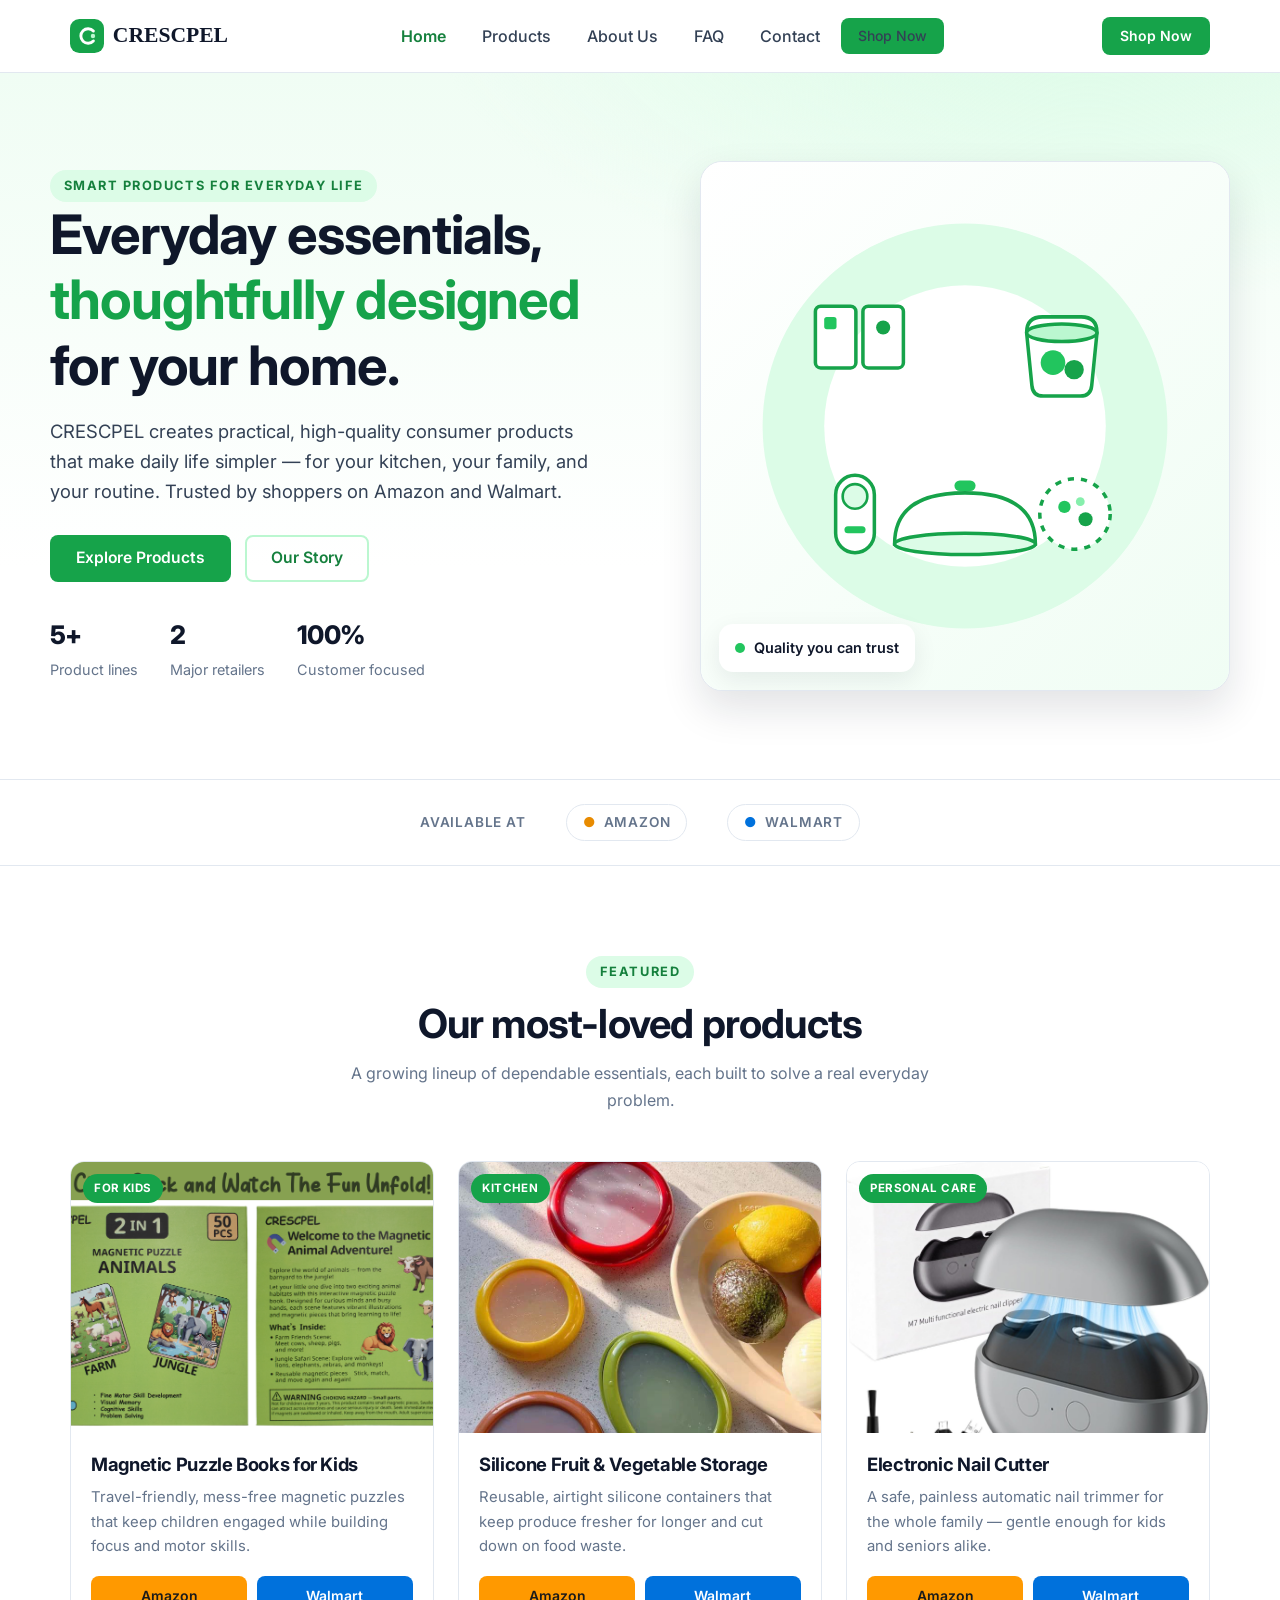
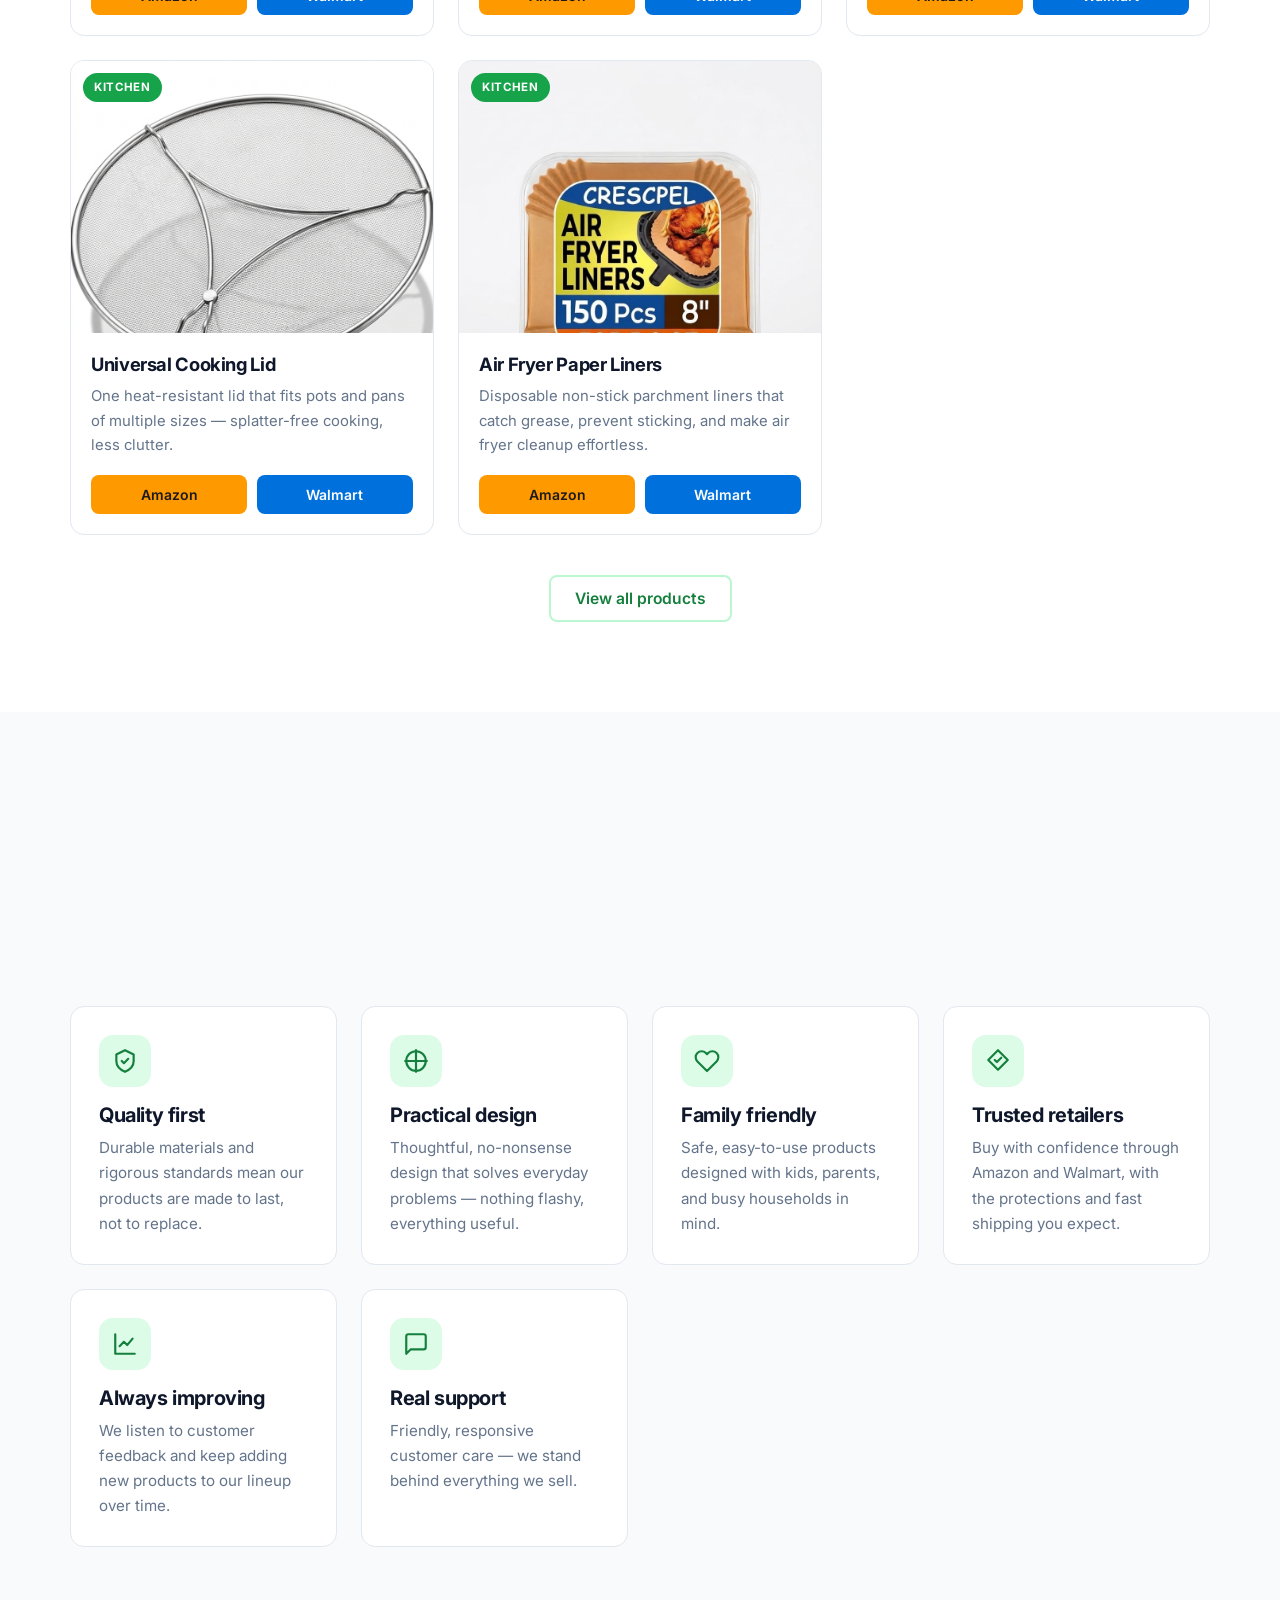
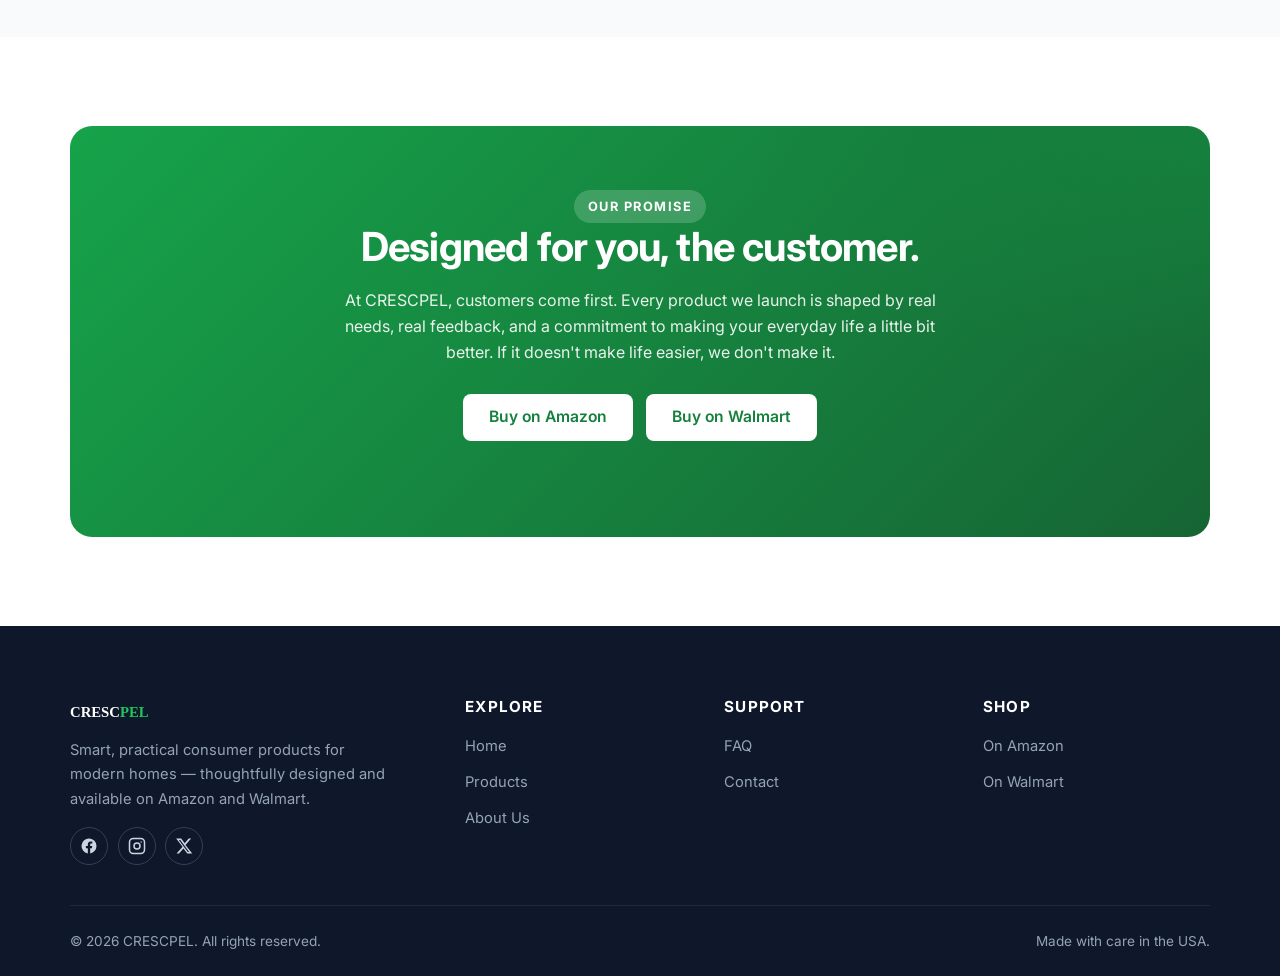
==== index.html @ f7218ed5 "Initial CRESCPEL website" ====
<!DOCTYPE html>
<html lang="en">
<head>
  <meta charset="UTF-8" />
  <meta name="viewport" content="width=device-width, initial-scale=1.0" />
  <title>CRESCPEL — Smart Everyday Products for Modern Homes</title>
  <meta name="description" content="CRESCPEL designs practical, high-quality consumer products for everyday life — from kids' magnetic puzzle books to kitchen essentials. Shop on Amazon and Walmart." />
  <meta name="keywords" content="CRESCPEL, home products, kitchen essentials, magnetic puzzle books, silicone food storage, air fryer paper, cooking lid, nail cutter" />
  <meta name="robots" content="index, follow" />
  <link rel="canonical" href="https://www.crescpel.com/" />

  <!-- Open Graph -->
  <meta property="og:type" content="website" />
  <meta property="og:title" content="CRESCPEL — Smart Everyday Products for Modern Homes" />
  <meta property="og:description" content="Practical, high-quality consumer products for everyday life. Shop on Amazon and Walmart." />
  <meta property="og:url" content="https://www.crescpel.com/" />
  <meta property="og:image" content="https://www.crescpel.com/assets/images/hero.svg" />
  <meta name="twitter:card" content="summary_large_image" />

  <link rel="icon" type="image/svg+xml" href="assets/favicon.svg" />
  <link rel="preconnect" href="https://fonts.googleapis.com" />
  <link rel="preconnect" href="https://fonts.gstatic.com" crossorigin />
  <link href="https://fonts.googleapis.com/css2?family=Inter:wght@400;500;600;700;800&display=swap" rel="stylesheet" />
  <link rel="stylesheet" href="css/style.css" />

  <script type="application/ld+json">
  {
    "@context": "https://schema.org",
    "@type": "Organization",
    "name": "CRESCPEL",
    "url": "https://www.crescpel.com/",
    "logo": "https://www.crescpel.com/assets/logo.svg",
    "description": "CRESCPEL is a US consumer products brand offering practical, high-quality everyday products sold through Amazon and Walmart.",
    "sameAs": []
  }
  </script>
</head>
<body>
  <!-- ============ HEADER ============ -->
  <header class="site-header">
    <div class="container nav">
      <a href="index.html" class="brand" aria-label="CRESCPEL home">
        <img src="assets/logo.svg" alt="" width="34" height="34" />
        CRESC<span>PEL</span>
      </a>
      <nav aria-label="Primary">
        <ul class="nav-links" id="nav-links">
          <li><a href="index.html" class="active">Home</a></li>
          <li><a href="products.html">Products</a></li>
          <li><a href="about.html">About Us</a></li>
          <li><a href="faq.html">FAQ</a></li>
          <li><a href="contact.html">Contact</a></li>
          <li><a href="products.html" class="btn btn--primary btn--sm">Shop Now</a></li>
        </ul>
      </nav>
      <div class="nav-cta">
        <a href="products.html" class="btn btn--primary btn--sm">Shop Now</a>
        <button class="nav-toggle" id="nav-toggle" aria-label="Toggle menu" aria-controls="nav-links" aria-expanded="false">
          <span></span><span></span><span></span>
        </button>
      </div>
    </div>
  </header>

  <main>
    <!-- ============ HERO ============ -->
    <section class="hero">
      <div class="container hero-grid">
        <div class="hero-copy">
          <span class="eyebrow">Smart products for everyday life</span>
          <h1>Everyday essentials, <em>thoughtfully designed</em> for your home.</h1>
          <p class="hero-lead">CRESCPEL creates practical, high-quality consumer products that make daily life simpler — for your kitchen, your family, and your routine. Trusted by shoppers on Amazon and Walmart.</p>
          <div class="hero-actions">
            <a href="products.html" class="btn btn--primary">Explore Products</a>
            <a href="about.html" class="btn btn--ghost">Our Story</a>
          </div>
          <div class="hero-trust">
            <div><strong>5+</strong><span>Product lines</span></div>
            <div><strong>2</strong><span>Major retailers</span></div>
            <div><strong>100%</strong><span>Customer focused</span></div>
          </div>
        </div>
        <div class="hero-visual">
          <img src="assets/images/hero.svg" alt="A collection of CRESCPEL everyday home products" width="600" height="600" />
          <div class="hero-badge"><span class="dot"></span> Quality you can trust</div>
        </div>
      </div>
    </section>

    <!-- ============ RETAILER STRIP ============ -->
    <section class="retailers">
      <div class="container retailers-inner">
        <span>Available at</span>
        <span class="retailer-pill"><span class="badge-amazon">●</span> Amazon</span>
        <span class="retailer-pill"><span class="badge-walmart">●</span> Walmart</span>
      </div>
    </section>

    <!-- ============ FEATURED PRODUCTS ============ -->
    <section class="section">
      <div class="container">
        <div class="section-head reveal">
          <span class="eyebrow">Featured</span>
          <h2>Our most-loved products</h2>
          <p>A growing lineup of dependable essentials, each built to solve a real everyday problem.</p>
        </div>

        <div class="product-grid">
          <!-- Card 1 -->
          <article class="product-card reveal">
            <div class="product-media">
              <span class="product-tag">For Kids</span>
              <img src="assets/images/MagneticPuzzleBook/1.png" alt="Magnetic Puzzle Books for Kids" width="600" height="450" loading="lazy" />
            </div>
            <div class="product-body">
              <h3>Magnetic Puzzle Books for Kids</h3>
              <p>Travel-friendly, mess-free magnetic puzzles that keep children engaged while building focus and motor skills.</p>
              <div class="buy-group">
                <a href="https://www.amazon.com/s?k=CRESCPEL" target="_blank" rel="noopener" class="btn btn--amazon btn--sm">Amazon</a>
                <a href="https://www.walmart.com/search?q=CRESCPEL" target="_blank" rel="noopener" class="btn btn--walmart btn--sm">Walmart</a>
              </div>
            </div>
          </article>

          <!-- Card 2 -->
          <article class="product-card reveal">
            <div class="product-media">
              <span class="product-tag">Kitchen</span>
              <img src="assets/images/Siliconstorage/1.jpg" alt="Silicone Fruit and Vegetable Storage" width="600" height="450" loading="lazy" />
            </div>
            <div class="product-body">
              <h3>Silicone Fruit &amp; Vegetable Storage</h3>
              <p>Reusable, airtight silicone containers that keep produce fresher for longer and cut down on food waste.</p>
              <div class="buy-group">
                <a href="https://www.amazon.com/s?k=CRESCPEL" target="_blank" rel="noopener" class="btn btn--amazon btn--sm">Amazon</a>
                <a href="https://www.walmart.com/search?q=CRESCPEL" target="_blank" rel="noopener" class="btn btn--walmart btn--sm">Walmart</a>
              </div>
            </div>
          </article>

          <!-- Card 3 -->
          <article class="product-card reveal">
            <div class="product-media">
              <span class="product-tag">Personal Care</span>
              <img src="assets/images/NailCutter/1.jpg" alt="Electronic Nail Cutter" width="600" height="450" loading="lazy" />
            </div>
            <div class="product-body">
              <h3>Electronic Nail Cutter</h3>
              <p>A safe, painless automatic nail trimmer for the whole family — gentle enough for kids and seniors alike.</p>
              <div class="buy-group">
                <a href="https://www.amazon.com/s?k=CRESCPEL" target="_blank" rel="noopener" class="btn btn--amazon btn--sm">Amazon</a>
                <a href="https://www.walmart.com/search?q=CRESCPEL" target="_blank" rel="noopener" class="btn btn--walmart btn--sm">Walmart</a>
              </div>
            </div>
          </article>

          <!-- Card 4 -->
          <article class="product-card reveal">
            <div class="product-media">
              <span class="product-tag">Kitchen</span>
              <img src="assets/images/CookingLid/1780551880490.png" alt="Universal Cooking Lid" width="600" height="450" loading="lazy" />
            </div>
            <div class="product-body">
              <h3>Universal Cooking Lid</h3>
              <p>One heat-resistant lid that fits pots and pans of multiple sizes — splatter-free cooking, less clutter.</p>
              <div class="buy-group">
                <a href="https://www.amazon.com/s?k=CRESCPEL" target="_blank" rel="noopener" class="btn btn--amazon btn--sm">Amazon</a>
                <a href="https://www.walmart.com/search?q=CRESCPEL" target="_blank" rel="noopener" class="btn btn--walmart btn--sm">Walmart</a>
              </div>
            </div>
          </article>

          <!-- Card 5 -->
          <article class="product-card reveal">
            <div class="product-media">
              <span class="product-tag">Kitchen</span>
              <img src="assets/images/AirFryer/airfryer-1.jpeg" alt="Air Fryer Paper Liners" width="600" height="450" loading="lazy" />
            </div>
            <div class="product-body">
              <h3>Air Fryer Paper Liners</h3>
              <p>Disposable non-stick parchment liners that catch grease, prevent sticking, and make air fryer cleanup effortless.</p>
              <div class="buy-group">
                <a href="https://www.amazon.com/s?k=CRESCPEL" target="_blank" rel="noopener" class="btn btn--amazon btn--sm">Amazon</a>
                <a href="https://www.walmart.com/search?q=CRESCPEL" target="_blank" rel="noopener" class="btn btn--walmart btn--sm">Walmart</a>
              </div>
            </div>
          </article>
        </div>

        <div class="text-center" style="margin-top:2.5rem;">
          <a href="products.html" class="btn btn--ghost">View all products</a>
        </div>
      </div>
    </section>

    <!-- ============ WHY CHOOSE CRESCPEL ============ -->
    <section class="section section--surface">
      <div class="container">
        <div class="section-head reveal">
          <span class="eyebrow">Why CRESCPEL</span>
          <h2>Built around real life</h2>
          <p>Every product starts with a simple question: how can we make this part of your day easier?</p>
        </div>

        <div class="feature-grid">
          <div class="feature-card reveal">
            <div class="feature-icon" aria-hidden="true">
              <svg viewBox="0 0 24 24" fill="none" stroke="currentColor" stroke-width="2" stroke-linecap="round" stroke-linejoin="round"><path d="M12 2 4 6v6c0 5 3.5 8 8 10 4.5-2 8-5 8-10V6l-8-4Z"/><path d="m9 12 2 2 4-4"/></svg>
            </div>
            <h3>Quality first</h3>
            <p>Durable materials and rigorous standards mean our products are made to last, not to replace.</p>
          </div>
          <div class="feature-card reveal">
            <div class="feature-icon" aria-hidden="true">
              <svg viewBox="0 0 24 24" fill="none" stroke="currentColor" stroke-width="2" stroke-linecap="round" stroke-linejoin="round"><path d="M12 2v20M2 12h20"/><circle cx="12" cy="12" r="9"/></svg>
            </div>
            <h3>Practical design</h3>
            <p>Thoughtful, no-nonsense design that solves everyday problems — nothing flashy, everything useful.</p>
          </div>
          <div class="feature-card reveal">
            <div class="feature-icon" aria-hidden="true">
              <svg viewBox="0 0 24 24" fill="none" stroke="currentColor" stroke-width="2" stroke-linecap="round" stroke-linejoin="round"><path d="M20.84 4.61a5.5 5.5 0 0 0-7.78 0L12 5.67l-1.06-1.06a5.5 5.5 0 0 0-7.78 7.78L12 21.23l8.84-8.84a5.5 5.5 0 0 0 0-7.78Z"/></svg>
            </div>
            <h3>Family friendly</h3>
            <p>Safe, easy-to-use products designed with kids, parents, and busy households in mind.</p>
          </div>
          <div class="feature-card reveal">
            <div class="feature-icon" aria-hidden="true">
              <svg viewBox="0 0 24 24" fill="none" stroke="currentColor" stroke-width="2" stroke-linecap="round" stroke-linejoin="round"><path d="m21 11-9 9-9-9 9-9 9 9Z"/><path d="m9 11 2 2 4-4"/></svg>
            </div>
            <h3>Trusted retailers</h3>
            <p>Buy with confidence through Amazon and Walmart, with the protections and fast shipping you expect.</p>
          </div>
          <div class="feature-card reveal">
            <div class="feature-icon" aria-hidden="true">
              <svg viewBox="0 0 24 24" fill="none" stroke="currentColor" stroke-width="2" stroke-linecap="round" stroke-linejoin="round"><path d="M3 3v18h18"/><path d="m7 14 4-4 3 3 5-6"/></svg>
            </div>
            <h3>Always improving</h3>
            <p>We listen to customer feedback and keep adding new products to our lineup over time.</p>
          </div>
          <div class="feature-card reveal">
            <div class="feature-icon" aria-hidden="true">
              <svg viewBox="0 0 24 24" fill="none" stroke="currentColor" stroke-width="2" stroke-linecap="round" stroke-linejoin="round"><path d="M21 15a2 2 0 0 1-2 2H7l-4 4V5a2 2 0 0 1 2-2h14a2 2 0 0 1 2 2Z"/></svg>
            </div>
            <h3>Real support</h3>
            <p>Friendly, responsive customer care — we stand behind everything we sell.</p>
          </div>
        </div>
      </div>
    </section>

    <!-- ============ CUSTOMER-FOCUSED MESSAGE ============ -->
    <section class="section">
      <div class="container">
        <div class="cta-banner reveal">
          <span class="eyebrow" style="background:rgba(255,255,255,0.18);color:#fff;">Our promise</span>
          <h2>Designed for you, the customer.</h2>
          <p>At CRESCPEL, customers come first. Every product we launch is shaped by real needs, real feedback, and a commitment to making your everyday life a little bit better. If it doesn't make life easier, we don't make it.</p>
          <div class="hero-actions">
            <a href="https://www.amazon.com/s?k=CRESCPEL" target="_blank" rel="noopener" class="btn btn--light">Buy on Amazon</a>
            <a href="https://www.walmart.com/search?q=CRESCPEL" target="_blank" rel="noopener" class="btn btn--light">Buy on Walmart</a>
          </div>
        </div>
      </div>
    </section>
  </main>

  <!-- ============ FOOTER ============ -->
  <footer class="site-footer">
    <div class="container">
      <div class="footer-grid">
        <div class="footer-brand">
          <a href="index.html" class="brand">CRESC<span>PEL</span></a>
          <p>Smart, practical consumer products for modern homes — thoughtfully designed and available on Amazon and Walmart.</p>
          <div class="footer-social">
            <a href="#" aria-label="Facebook"><svg viewBox="0 0 24 24" fill="currentColor"><path d="M22 12a10 10 0 1 0-11.56 9.88v-6.99H7.9V12h2.54V9.8c0-2.5 1.49-3.89 3.78-3.89 1.09 0 2.24.2 2.24.2v2.46h-1.26c-1.24 0-1.63.77-1.63 1.56V12h2.78l-.44 2.89h-2.34v6.99A10 10 0 0 0 22 12Z"/></svg></a>
            <a href="#" aria-label="Instagram"><svg viewBox="0 0 24 24" fill="none" stroke="currentColor" stroke-width="2"><rect x="2" y="2" width="20" height="20" rx="5"/><circle cx="12" cy="12" r="4"/><circle cx="17.5" cy="6.5" r="1" fill="currentColor" stroke="none"/></svg></a>
            <a href="#" aria-label="X"><svg viewBox="0 0 24 24" fill="currentColor"><path d="M18.244 2H21.5l-7.5 8.57L23 22h-6.594l-5.165-6.75L5.34 22H2.08l8.02-9.166L1.5 2h6.75l4.67 6.17L18.244 2Zm-1.16 18h1.83L7.01 3.9H5.05L17.084 20Z"/></svg></a>
          </div>
        </div>
        <div>
          <h4>Explore</h4>
          <ul>
            <li><a href="index.html">Home</a></li>
            <li><a href="products.html">Products</a></li>
            <li><a href="about.html">About Us</a></li>
          </ul>
        </div>
        <div>
          <h4>Support</h4>
          <ul>
            <li><a href="faq.html">FAQ</a></li>
            <li><a href="contact.html">Contact</a></li>
          </ul>
        </div>
        <div>
          <h4>Shop</h4>
          <ul>
            <li><a href="https://www.amazon.com/s?k=CRESCPEL" target="_blank" rel="noopener">On Amazon</a></li>
            <li><a href="https://www.walmart.com/search?q=CRESCPEL" target="_blank" rel="noopener">On Walmart</a></li>
          </ul>
        </div>
      </div>
      <div class="footer-bottom">
        <span>&copy; <span id="year">2026</span> CRESCPEL. All rights reserved.</span>
        <span>Made with care in the USA.</span>
      </div>
    </div>
  </footer>

  <script src="js/main.js"></script>
</body>
</html>
---- css/style.css ----
/* ============================================================
   CRESCPEL — Global Stylesheet
   Design system: white background, green accent, clean type.
   ============================================================ */

/* ---------- Design Tokens ---------- */
:root {
  /* Brand colors */
  --green-50:  #f0fdf4;
  --green-100: #dcfce7;
  --green-200: #bbf7d0;
  --green-500: #22c55e;
  --green-600: #16a34a;   /* primary accent */
  --green-700: #15803d;   /* hover / dark accent */
  --green-800: #166534;

  /* Neutrals */
  --white:   #ffffff;
  --ink:     #0f172a;     /* headings */
  --body:    #334155;     /* body text */
  --muted:   #64748b;     /* secondary text */
  --line:    #e2e8f0;     /* borders */
  --surface: #f8fafc;     /* subtle section bg */

  /* Brand partners */
  --amazon:  #ff9900;
  --amazon-dark: #e88b00;
  --walmart: #0071dc;
  --walmart-dark: #005cb8;

  /* Type */
  --font-sans: 'Inter', system-ui, -apple-system, 'Segoe UI', Roboto, Helvetica, Arial, sans-serif;

  /* Spacing & shape */
  --container: 1180px;
  --radius-sm: 8px;
  --radius:    14px;
  --radius-lg: 22px;
  --shadow-sm: 0 1px 2px rgba(15, 23, 42, 0.06);
  --shadow:    0 8px 24px rgba(15, 23, 42, 0.08);
  --shadow-lg: 0 18px 40px rgba(15, 23, 42, 0.12);

  --transition: 0.2s ease;
}

/* ---------- Reset ---------- */
*,
*::before,
*::after { box-sizing: border-box; }

* { margin: 0; }

html { scroll-behavior: smooth; -webkit-text-size-adjust: 100%; }

body {
  font-family: var(--font-sans);
  color: var(--body);
  background: var(--white);
  line-height: 1.65;
  font-size: 1rem;
  -webkit-font-smoothing: antialiased;
  text-rendering: optimizeLegibility;
}

img { max-width: 100%; display: block; }

a { color: inherit; text-decoration: none; }

ul { list-style: none; padding: 0; }

h1, h2, h3, h4 {
  color: var(--ink);
  line-height: 1.2;
  font-weight: 700;
  letter-spacing: -0.02em;
}

h1 { font-size: clamp(2.1rem, 5vw, 3.4rem); }
h2 { font-size: clamp(1.7rem, 3.5vw, 2.5rem); }
h3 { font-size: 1.25rem; }

p { color: var(--body); }

:focus-visible {
  outline: 3px solid var(--green-500);
  outline-offset: 2px;
  border-radius: 4px;
}

/* ---------- Layout helpers ---------- */
.container {
  width: 100%;
  max-width: var(--container);
  margin-inline: auto;
  padding-inline: 1.25rem;
}

.section { padding: clamp(3.5rem, 7vw, 6rem) 0; }
.section--surface { background: var(--surface); }
.section--tint { background: var(--green-50); }

.section-head {
  text-align: center;
  max-width: 640px;
  margin: 0 auto clamp(2rem, 4vw, 3rem);
}

.section-head .eyebrow { margin-bottom: 0.75rem; }
.section-head p { color: var(--muted); margin-top: 0.75rem; }

.eyebrow {
  display: inline-block;
  font-size: 0.8rem;
  font-weight: 700;
  letter-spacing: 0.12em;
  text-transform: uppercase;
  color: var(--green-700);
  background: var(--green-100);
  padding: 0.35rem 0.85rem;
  border-radius: 999px;
}

.text-center { text-align: center; }

/* ---------- Buttons ---------- */
.btn {
  display: inline-flex;
  align-items: center;
  justify-content: center;
  gap: 0.5rem;
  font-family: inherit;
  font-weight: 600;
  font-size: 0.98rem;
  line-height: 1;
  padding: 0.85rem 1.5rem;
  border-radius: var(--radius-sm);
  border: 2px solid transparent;
  cursor: pointer;
  transition: transform var(--transition), background var(--transition), box-shadow var(--transition), color var(--transition);
  white-space: nowrap;
}
.btn:hover { transform: translateY(-2px); }
.btn:active { transform: translateY(0); }

.btn--primary { background: var(--green-600); color: #fff; }
.btn--primary:hover { background: var(--green-700); box-shadow: var(--shadow); }

.btn--ghost {
  background: transparent;
  color: var(--green-700);
  border-color: var(--green-200);
}
.btn--ghost:hover { background: var(--green-50); border-color: var(--green-600); }

.btn--light { background: #fff; color: var(--green-700); }
.btn--light:hover { background: var(--green-50); box-shadow: var(--shadow); }

.btn--amazon { background: var(--amazon); color: #1a1a1a; }
.btn--amazon:hover { background: var(--amazon-dark); box-shadow: var(--shadow); }

.btn--walmart { background: var(--walmart); color: #fff; }
.btn--walmart:hover { background: var(--walmart-dark); box-shadow: var(--shadow); }

.btn--block { width: 100%; }
.btn--sm { padding: 0.65rem 1rem; font-size: 0.875rem; }

.btn svg { width: 18px; height: 18px; }

/* Buy button group */
.buy-group { display: flex; gap: 0.6rem; flex-wrap: wrap; }
.buy-group .btn { flex: 1 1 140px; }

/* ---------- Header / Nav ---------- */
.site-header {
  position: sticky;
  top: 0;
  z-index: 100;
  background: rgba(255, 255, 255, 0.92);
  backdrop-filter: saturate(180%) blur(12px);
  border-bottom: 1px solid var(--line);
}

.nav {
  display: flex;
  align-items: center;
  justify-content: space-between;
  height: 72px;
}

.brand {
  display: inline-flex;
  align-items: center;
  gap: 0;
  font-family: 'Comic Sans MS', 'Comic Sans', 'Chalkboard SE', cursive;
  font-weight: 700;
  font-size: 1.35rem;
  letter-spacing: 0;
  color: var(--ink);
}
.brand img { height: 34px; width: auto; margin-right: 0.55rem; }
.brand span { color: var(--green-600); }

/* Header brand: PEL same color as CRESC, no gap before it */
.site-header .brand span { color: inherit; }

.nav-links {
  display: flex;
  align-items: center;
  gap: 0.35rem;
}
.nav-links a {
  display: inline-block;
  padding: 0.55rem 0.95rem;
  border-radius: var(--radius-sm);
  font-weight: 500;
  color: var(--body);
  transition: color var(--transition), background var(--transition);
}
.nav-links a:hover { color: var(--green-700); background: var(--green-50); }
.nav-links a.active { color: var(--green-700); font-weight: 600; }

.nav-cta { display: flex; align-items: center; gap: 0.75rem; }

/* Hamburger */
.nav-toggle {
  display: none;
  flex-direction: column;
  justify-content: center;
  gap: 5px;
  width: 44px;
  height: 44px;
  background: transparent;
  border: 1px solid var(--line);
  border-radius: var(--radius-sm);
  cursor: pointer;
}
.nav-toggle span {
  display: block;
  width: 22px;
  height: 2px;
  margin-inline: auto;
  background: var(--ink);
  border-radius: 2px;
  transition: transform var(--transition), opacity var(--transition);
}
.nav-toggle[aria-expanded="true"] span:nth-child(1) { transform: translateY(7px) rotate(45deg); }
.nav-toggle[aria-expanded="true"] span:nth-child(2) { opacity: 0; }
.nav-toggle[aria-expanded="true"] span:nth-child(3) { transform: translateY(-7px) rotate(-45deg); }

/* ---------- Hero ---------- */
.hero {
  position: relative;
  background:
    radial-gradient(1100px 500px at 85% -10%, var(--green-100), transparent 60%),
    linear-gradient(180deg, var(--green-50), #fff 70%);
  overflow: hidden;
}
.hero-grid {
  display: grid;
  grid-template-columns: 1.05fr 0.95fr;
  gap: clamp(2rem, 5vw, 4rem);
  align-items: center;
  padding: clamp(3rem, 7vw, 5.5rem) 0;
}
.hero h1 { margin-bottom: 1.1rem; }
.hero h1 em { font-style: normal; color: var(--green-600); }
.hero-lead {
  font-size: 1.15rem;
  color: var(--body);
  max-width: 540px;
  margin-bottom: 1.75rem;
}
.hero-actions { display: flex; flex-wrap: wrap; gap: 0.85rem; margin-bottom: 2rem; }
.hero-trust {
  display: flex;
  gap: 2rem;
  flex-wrap: wrap;
}
.hero-trust div strong {
  display: block;
  font-size: 1.6rem;
  color: var(--ink);
  font-weight: 800;
  letter-spacing: -0.02em;
}
.hero-trust div span { font-size: 0.9rem; color: var(--muted); }

.hero-visual {
  position: relative;
  aspect-ratio: 1 / 1;
  border-radius: var(--radius-lg);
  background: #fff;
  box-shadow: var(--shadow-lg);
  border: 1px solid var(--line);
  display: grid;
  place-items: center;
  overflow: hidden;
}
.hero-visual img { width: 100%; height: 100%; object-fit: cover; }
.hero-badge {
  position: absolute;
  bottom: 18px;
  left: 18px;
  background: #fff;
  border-radius: var(--radius);
  box-shadow: var(--shadow);
  padding: 0.75rem 1rem;
  display: flex;
  align-items: center;
  gap: 0.6rem;
  font-weight: 600;
  color: var(--ink);
  font-size: 0.9rem;
}
.hero-badge .dot { width: 10px; height: 10px; border-radius: 50%; background: var(--green-500); }

/* ---------- Retailer strip ---------- */
.retailers {
  border-top: 1px solid var(--line);
  border-bottom: 1px solid var(--line);
  background: #fff;
}
.retailers-inner {
  display: flex;
  align-items: center;
  justify-content: center;
  flex-wrap: wrap;
  gap: 1rem 2.5rem;
  padding: 1.5rem 0;
}
.retailers-inner span { color: var(--muted); font-weight: 600; font-size: 0.85rem; letter-spacing: 0.06em; text-transform: uppercase; }
.retailer-pill {
  display: inline-flex;
  align-items: center;
  gap: 0.5rem;
  font-weight: 700;
  color: var(--ink);
  font-size: 1.05rem;
  padding: 0.4rem 1rem;
  border: 1px solid var(--line);
  border-radius: 999px;
}
.retailer-pill .badge-amazon { color: var(--amazon-dark); }
.retailer-pill .badge-walmart { color: var(--walmart); }

/* ---------- Product cards ---------- */
.product-grid {
  display: grid;
  grid-template-columns: repeat(auto-fill, minmax(270px, 1fr));
  gap: 1.5rem;
}

.product-card {
  display: flex;
  flex-direction: column;
  background: #fff;
  border: 1px solid var(--line);
  border-radius: var(--radius);
  overflow: hidden;
  transition: transform var(--transition), box-shadow var(--transition), border-color var(--transition);
}
.product-card:hover {
  transform: translateY(-4px);
  box-shadow: var(--shadow-lg);
  border-color: var(--green-200);
}

.product-media {
  position: relative;
  aspect-ratio: 4 / 3;
  background: var(--green-50);
  display: grid;
  place-items: center;
  overflow: hidden;
}
.product-media img { width: 100%; height: 100%; object-fit: cover; }
.product-tag {
  position: absolute;
  top: 12px;
  left: 12px;
  background: var(--green-600);
  color: #fff;
  font-size: 0.72rem;
  font-weight: 700;
  letter-spacing: 0.04em;
  text-transform: uppercase;
  padding: 0.3rem 0.7rem;
  border-radius: 999px;
}

.product-body {
  display: flex;
  flex-direction: column;
  gap: 0.6rem;
  padding: 1.25rem;
  flex: 1;
}
.product-body h3 { font-size: 1.15rem; }
.product-body p { color: var(--muted); font-size: 0.93rem; flex: 1; }
.product-body .buy-group { margin-top: 0.5rem; }

.product-features { display: flex; flex-wrap: wrap; gap: 0.4rem; }
.product-features li {
  font-size: 0.78rem;
  font-weight: 600;
  color: var(--green-700);
  background: var(--green-50);
  border: 1px solid var(--green-100);
  padding: 0.2rem 0.6rem;
  border-radius: 999px;
}

/* ---------- Feature / Why-us grid ---------- */
.feature-grid {
  display: grid;
  grid-template-columns: repeat(auto-fit, minmax(250px, 1fr));
  gap: 1.5rem;
}
.feature-card {
  background: #fff;
  border: 1px solid var(--line);
  border-radius: var(--radius);
  padding: 1.75rem;
  transition: transform var(--transition), box-shadow var(--transition);
}
.feature-card:hover { transform: translateY(-4px); box-shadow: var(--shadow); }
.feature-icon {
  width: 52px;
  height: 52px;
  border-radius: 14px;
  display: grid;
  place-items: center;
  background: var(--green-100);
  color: var(--green-700);
  margin-bottom: 1rem;
}
.feature-icon svg { width: 26px; height: 26px; }
.feature-card h3 { margin-bottom: 0.5rem; }
.feature-card p { color: var(--muted); font-size: 0.95rem; }

/* ---------- Customer-focused banner ---------- */
.cta-banner {
  background:
    radial-gradient(800px 400px at 100% 0%, var(--green-700), transparent 60%),
    linear-gradient(135deg, var(--green-600), var(--green-800));
  color: #fff;
  border-radius: var(--radius-lg);
  padding: clamp(2.5rem, 5vw, 4rem);
  text-align: center;
}
.cta-banner h2 { color: #fff; max-width: 720px; margin: 0 auto 1rem; }
.cta-banner p { color: rgba(255,255,255,0.9); max-width: 620px; margin: 0 auto 1.75rem; }
.cta-banner .hero-actions { justify-content: center; }

/* ---------- Steps / value list ---------- */
.value-list { display: grid; gap: 1rem; }
.value-list li {
  display: flex;
  gap: 0.85rem;
  align-items: flex-start;
}
.value-list .check {
  flex-shrink: 0;
  width: 26px;
  height: 26px;
  border-radius: 50%;
  background: var(--green-100);
  color: var(--green-700);
  display: grid;
  place-items: center;
}
.value-list .check svg { width: 15px; height: 15px; }
.value-list strong { color: var(--ink); }

/* ---------- About page ---------- */
.split {
  display: grid;
  grid-template-columns: 1fr 1fr;
  gap: clamp(2rem, 5vw, 4rem);
  align-items: center;
}
.split img, .split .media-box {
  border-radius: var(--radius-lg);
  box-shadow: var(--shadow);
}
.media-box {
  aspect-ratio: 4 / 3;
  background: var(--green-50);
  border: 1px solid var(--green-100);
  display: grid;
  place-items: center;
}
.lead { font-size: 1.15rem; color: var(--body); }

.stat-grid {
  display: grid;
  grid-template-columns: repeat(auto-fit, minmax(160px, 1fr));
  gap: 1.25rem;
  text-align: center;
}
.stat-grid div {
  background: #fff;
  border: 1px solid var(--line);
  border-radius: var(--radius);
  padding: 1.5rem 1rem;
}
.stat-grid strong { display: block; font-size: 2rem; color: var(--green-600); font-weight: 800; }
.stat-grid span { color: var(--muted); font-size: 0.9rem; }

/* ---------- FAQ accordion ---------- */
.faq-list { max-width: 800px; margin: 0 auto; display: grid; gap: 0.85rem; }
.faq-item {
  border: 1px solid var(--line);
  border-radius: var(--radius);
  background: #fff;
  overflow: hidden;
  transition: border-color var(--transition), box-shadow var(--transition);
}
.faq-item.open { border-color: var(--green-200); box-shadow: var(--shadow-sm); }
.faq-question {
  width: 100%;
  display: flex;
  align-items: center;
  justify-content: space-between;
  gap: 1rem;
  text-align: left;
  background: none;
  border: none;
  cursor: pointer;
  padding: 1.25rem 1.4rem;
  font-family: inherit;
  font-size: 1.05rem;
  font-weight: 600;
  color: var(--ink);
}
.faq-question .icon {
  flex-shrink: 0;
  width: 28px;
  height: 28px;
  border-radius: 50%;
  background: var(--green-100);
  color: var(--green-700);
  display: grid;
  place-items: center;
  transition: transform var(--transition), background var(--transition);
  font-size: 1.2rem;
  line-height: 1;
}
.faq-item.open .faq-question .icon { transform: rotate(45deg); background: var(--green-600); color: #fff; }
.faq-answer {
  max-height: 0;
  overflow: hidden;
  transition: max-height 0.3s ease;
}
.faq-answer-inner { padding: 0 1.4rem 1.3rem; color: var(--muted); }

/* ---------- Contact ---------- */
.contact-grid {
  display: grid;
  grid-template-columns: 1fr 1.2fr;
  gap: clamp(2rem, 5vw, 3.5rem);
  align-items: start;
}
.contact-info { display: grid; gap: 1.25rem; }
.contact-item {
  display: flex;
  gap: 1rem;
  align-items: flex-start;
  background: #fff;
  border: 1px solid var(--line);
  border-radius: var(--radius);
  padding: 1.25rem;
}
.contact-item .feature-icon { margin-bottom: 0; }
.contact-item h3 { font-size: 1.05rem; margin-bottom: 0.2rem; }
.contact-item p, .contact-item a { color: var(--muted); font-size: 0.95rem; }
.contact-item a:hover { color: var(--green-700); }

.form-card {
  background: #fff;
  border: 1px solid var(--line);
  border-radius: var(--radius-lg);
  padding: clamp(1.5rem, 3vw, 2.25rem);
  box-shadow: var(--shadow-sm);
}
.form-row { display: grid; grid-template-columns: 1fr 1fr; gap: 1rem; }
.field { margin-bottom: 1.1rem; }
.field label {
  display: block;
  font-size: 0.9rem;
  font-weight: 600;
  color: var(--ink);
  margin-bottom: 0.4rem;
}
.field input,
.field textarea,
.field select {
  width: 100%;
  font-family: inherit;
  font-size: 1rem;
  color: var(--ink);
  background: var(--surface);
  border: 1.5px solid var(--line);
  border-radius: var(--radius-sm);
  padding: 0.8rem 0.95rem;
  transition: border-color var(--transition), background var(--transition), box-shadow var(--transition);
}
.field textarea { resize: vertical; min-height: 130px; }
.field input:focus,
.field textarea:focus,
.field select:focus {
  outline: none;
  border-color: var(--green-500);
  background: #fff;
  box-shadow: 0 0 0 4px var(--green-100);
}
.field .error-msg {
  display: none;
  color: #dc2626;
  font-size: 0.82rem;
  margin-top: 0.35rem;
}
.field.invalid input,
.field.invalid textarea { border-color: #dc2626; background: #fef2f2; }
.field.invalid .error-msg { display: block; }

.form-status {
  display: none;
  margin-top: 1rem;
  padding: 0.9rem 1.1rem;
  border-radius: var(--radius-sm);
  background: var(--green-50);
  border: 1px solid var(--green-200);
  color: var(--green-800);
  font-weight: 600;
  font-size: 0.95rem;
}
.form-status.show { display: block; }

/* ---------- Footer ---------- */
.site-footer {
  background: var(--ink);
  color: #cbd5e1;
  padding: clamp(3rem, 6vw, 4.5rem) 0 1.5rem;
}
.footer-grid {
  display: grid;
  grid-template-columns: 1.6fr 1fr 1fr 1fr;
  gap: 2rem;
}
.footer-brand .brand { color: #fff; margin-bottom: 0.85rem; }
.footer-brand .brand span { color: var(--green-500); }
.footer-brand p { color: #94a3b8; font-size: 0.92rem; max-width: 320px; }
.site-footer h4 {
  color: #fff;
  font-size: 0.95rem;
  text-transform: uppercase;
  letter-spacing: 0.08em;
  margin-bottom: 1rem;
}
.footer-grid ul { display: grid; gap: 0.6rem; }
.footer-grid a { color: #94a3b8; font-size: 0.92rem; transition: color var(--transition); }
.footer-grid a:hover { color: var(--green-500); }
.footer-social { display: flex; gap: 0.6rem; margin-top: 1rem; }
.footer-social a {
  width: 38px; height: 38px;
  display: grid; place-items: center;
  border: 1px solid #334155;
  border-radius: 50%;
  color: #cbd5e1;
}
.footer-social a:hover { background: var(--green-600); border-color: var(--green-600); color: #fff; }
.footer-social svg { width: 18px; height: 18px; }
.footer-bottom {
  margin-top: 2.5rem;
  padding-top: 1.5rem;
  border-top: 1px solid #1e293b;
  display: flex;
  justify-content: space-between;
  flex-wrap: wrap;
  gap: 0.75rem;
  color: #94a3b8;
  font-size: 0.85rem;
}

/* ---------- Page hero (inner pages) ---------- */
.page-hero {
  background: linear-gradient(180deg, var(--green-50), #fff);
  border-bottom: 1px solid var(--line);
  padding: clamp(3rem, 6vw, 4.5rem) 0;
  text-align: center;
}
.page-hero .eyebrow { margin-bottom: 1rem; }
.page-hero p { color: var(--muted); max-width: 620px; margin: 1rem auto 0; font-size: 1.1rem; }

/* ---------- Reveal on scroll ---------- */
.reveal {
  opacity: 0;
  transform: translateY(24px);
  transition: opacity 0.6s ease, transform 0.6s ease;
}
.reveal.visible { opacity: 1; transform: none; }

/* ---------- Responsive ---------- */
@media (max-width: 920px) {
  .hero-grid { grid-template-columns: 1fr; }
  .hero-visual { max-width: 460px; margin-inline: auto; order: -1; }
  .split { grid-template-columns: 1fr; }
  .contact-grid { grid-template-columns: 1fr; }
  .footer-grid { grid-template-columns: 1fr 1fr; }
}

@media (max-width: 760px) {
  .nav-toggle { display: flex; }
  .nav-links {
    position: fixed;
    inset: 72px 0 auto 0;
    flex-direction: column;
    align-items: stretch;
    gap: 0.25rem;
    background: #fff;
    padding: 1rem 1.25rem 1.5rem;
    border-bottom: 1px solid var(--line);
    box-shadow: var(--shadow);
    transform: translateY(-120%);
    transition: transform 0.3s ease;
    visibility: hidden;
  }
  .nav-links.open { transform: translateY(0); visibility: visible; }
  .nav-links a { padding: 0.85rem 1rem; }
  .nav-cta .btn { display: none; }
  .nav-links .btn { display: inline-flex; margin-top: 0.5rem; }
}

@media (max-width: 560px) {
  .form-row { grid-template-columns: 1fr; }
  .footer-grid { grid-template-columns: 1fr; }
  .footer-bottom { flex-direction: column; align-items: flex-start; }
  .hero-trust { gap: 1.25rem; }
}

@media (prefers-reduced-motion: reduce) {
  *, *::before, *::after { animation: none !important; transition: none !important; scroll-behavior: auto !important; }
  .reveal { opacity: 1; transform: none; }
}
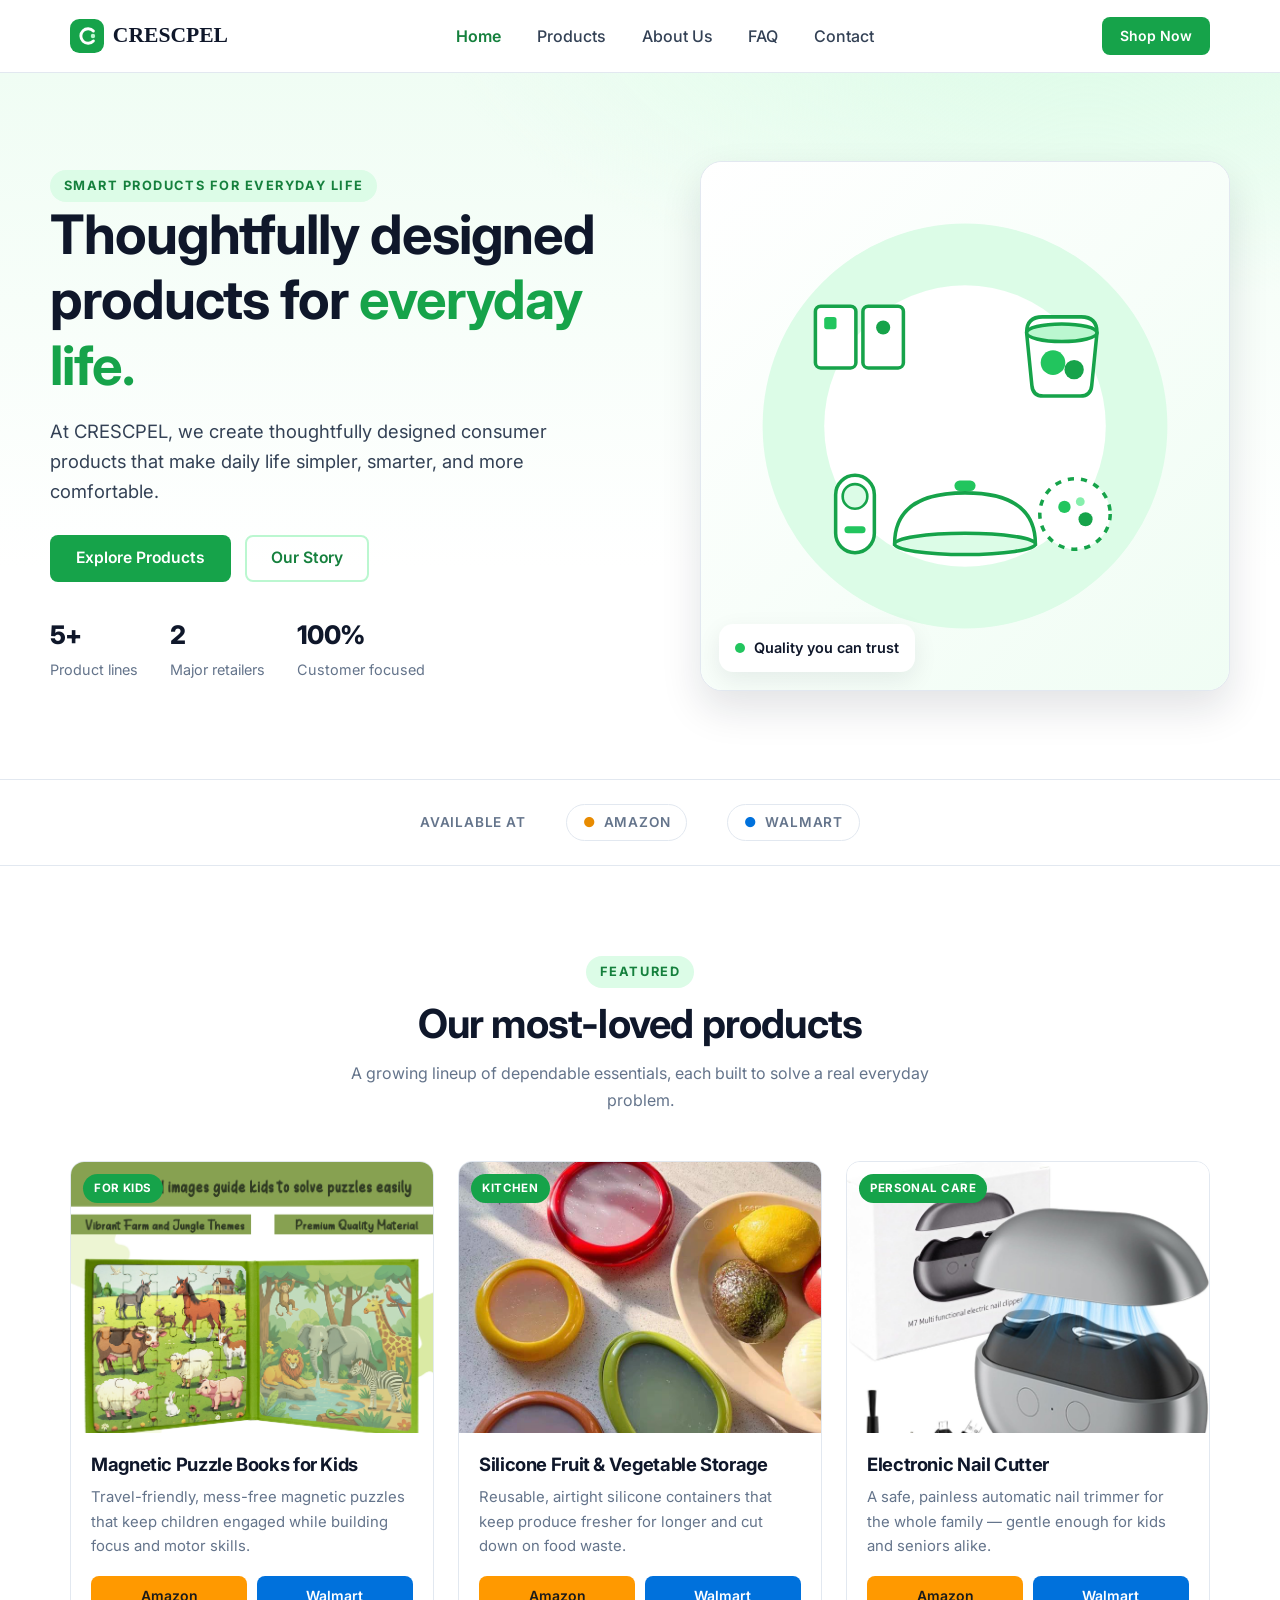
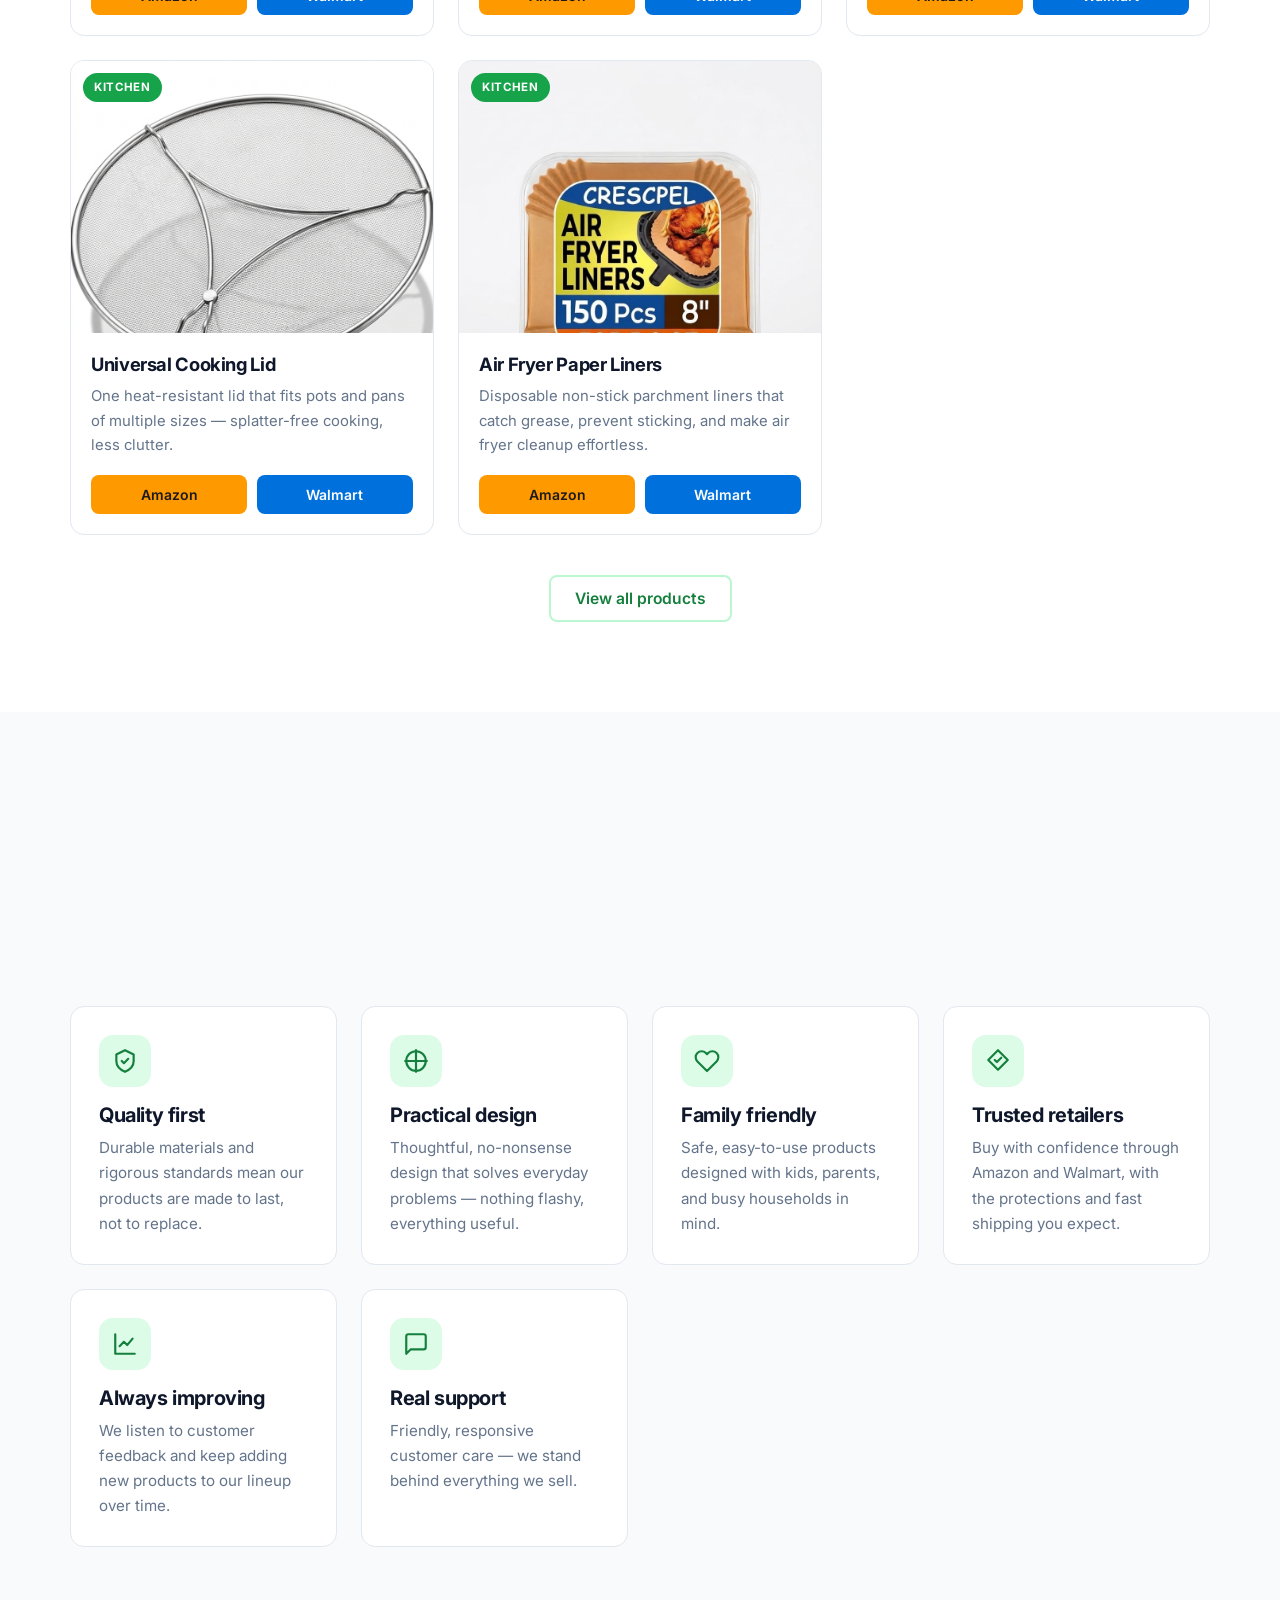
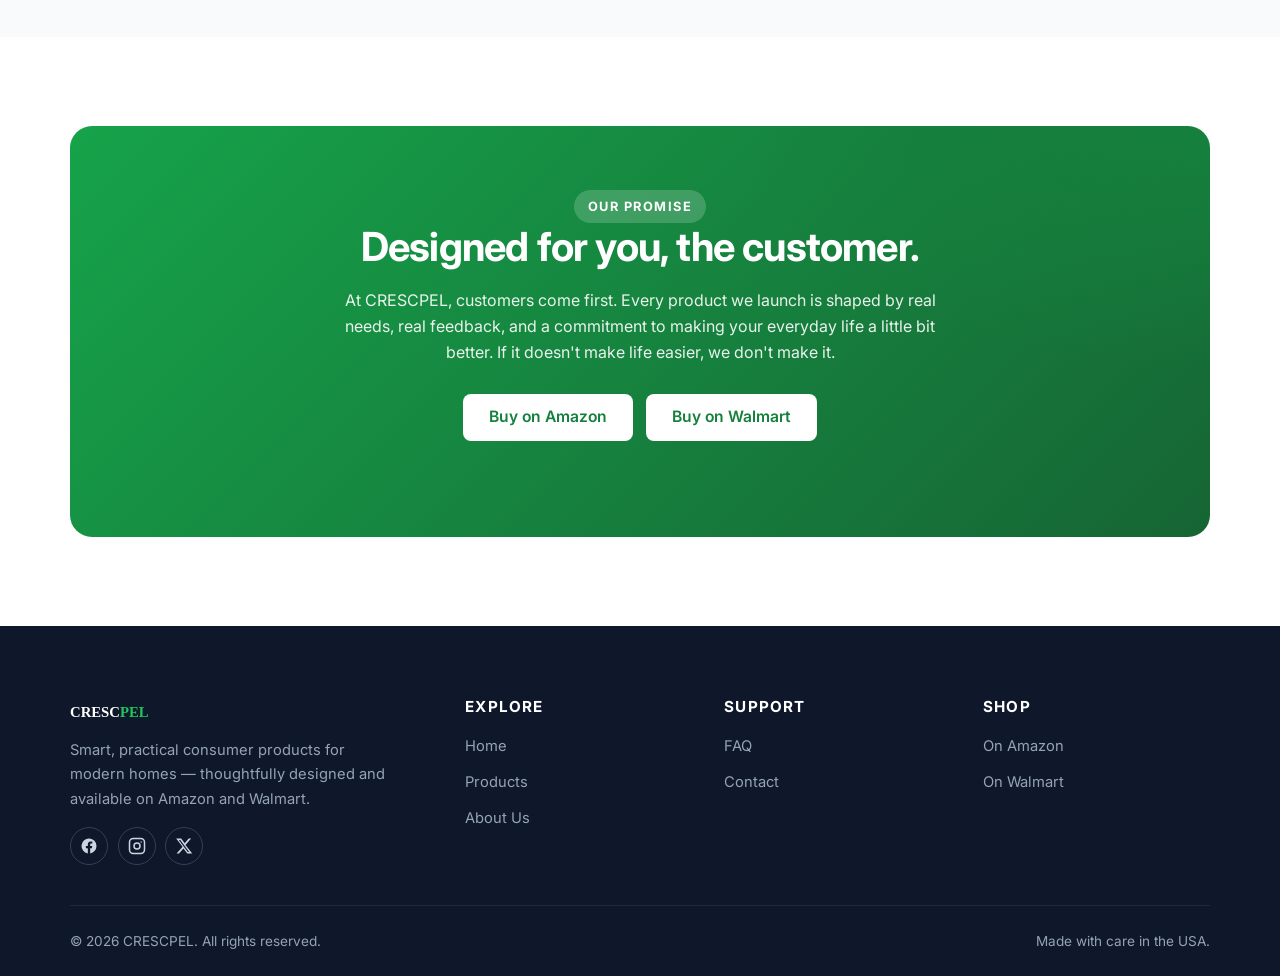
==== commit a401285f: "Remove extra buttons and update homepage hero text" ====
--- a/index.html
+++ b/index.html
@@ -50,7 +50,6 @@
           <li><a href="about.html">About Us</a></li>
           <li><a href="faq.html">FAQ</a></li>
           <li><a href="contact.html">Contact</a></li>
-          <li><a href="products.html" class="btn btn--primary btn--sm">Shop Now</a></li>
         </ul>
       </nav>
       <div class="nav-cta">
@@ -68,8 +67,8 @@
       <div class="container hero-grid">
         <div class="hero-copy">
           <span class="eyebrow">Smart products for everyday life</span>
-          <h1>Everyday essentials, <em>thoughtfully designed</em> for your home.</h1>
-          <p class="hero-lead">CRESCPEL creates practical, high-quality consumer products that make daily life simpler — for your kitchen, your family, and your routine. Trusted by shoppers on Amazon and Walmart.</p>
+          <h1>Thoughtfully designed products for <em>everyday life.</em></h1>
+          <p class="hero-lead">At CRESCPEL, we create thoughtfully designed consumer products that make daily life simpler, smarter, and more comfortable.</p>
           <div class="hero-actions">
             <a href="products.html" class="btn btn--primary">Explore Products</a>
             <a href="about.html" class="btn btn--ghost">Our Story</a>
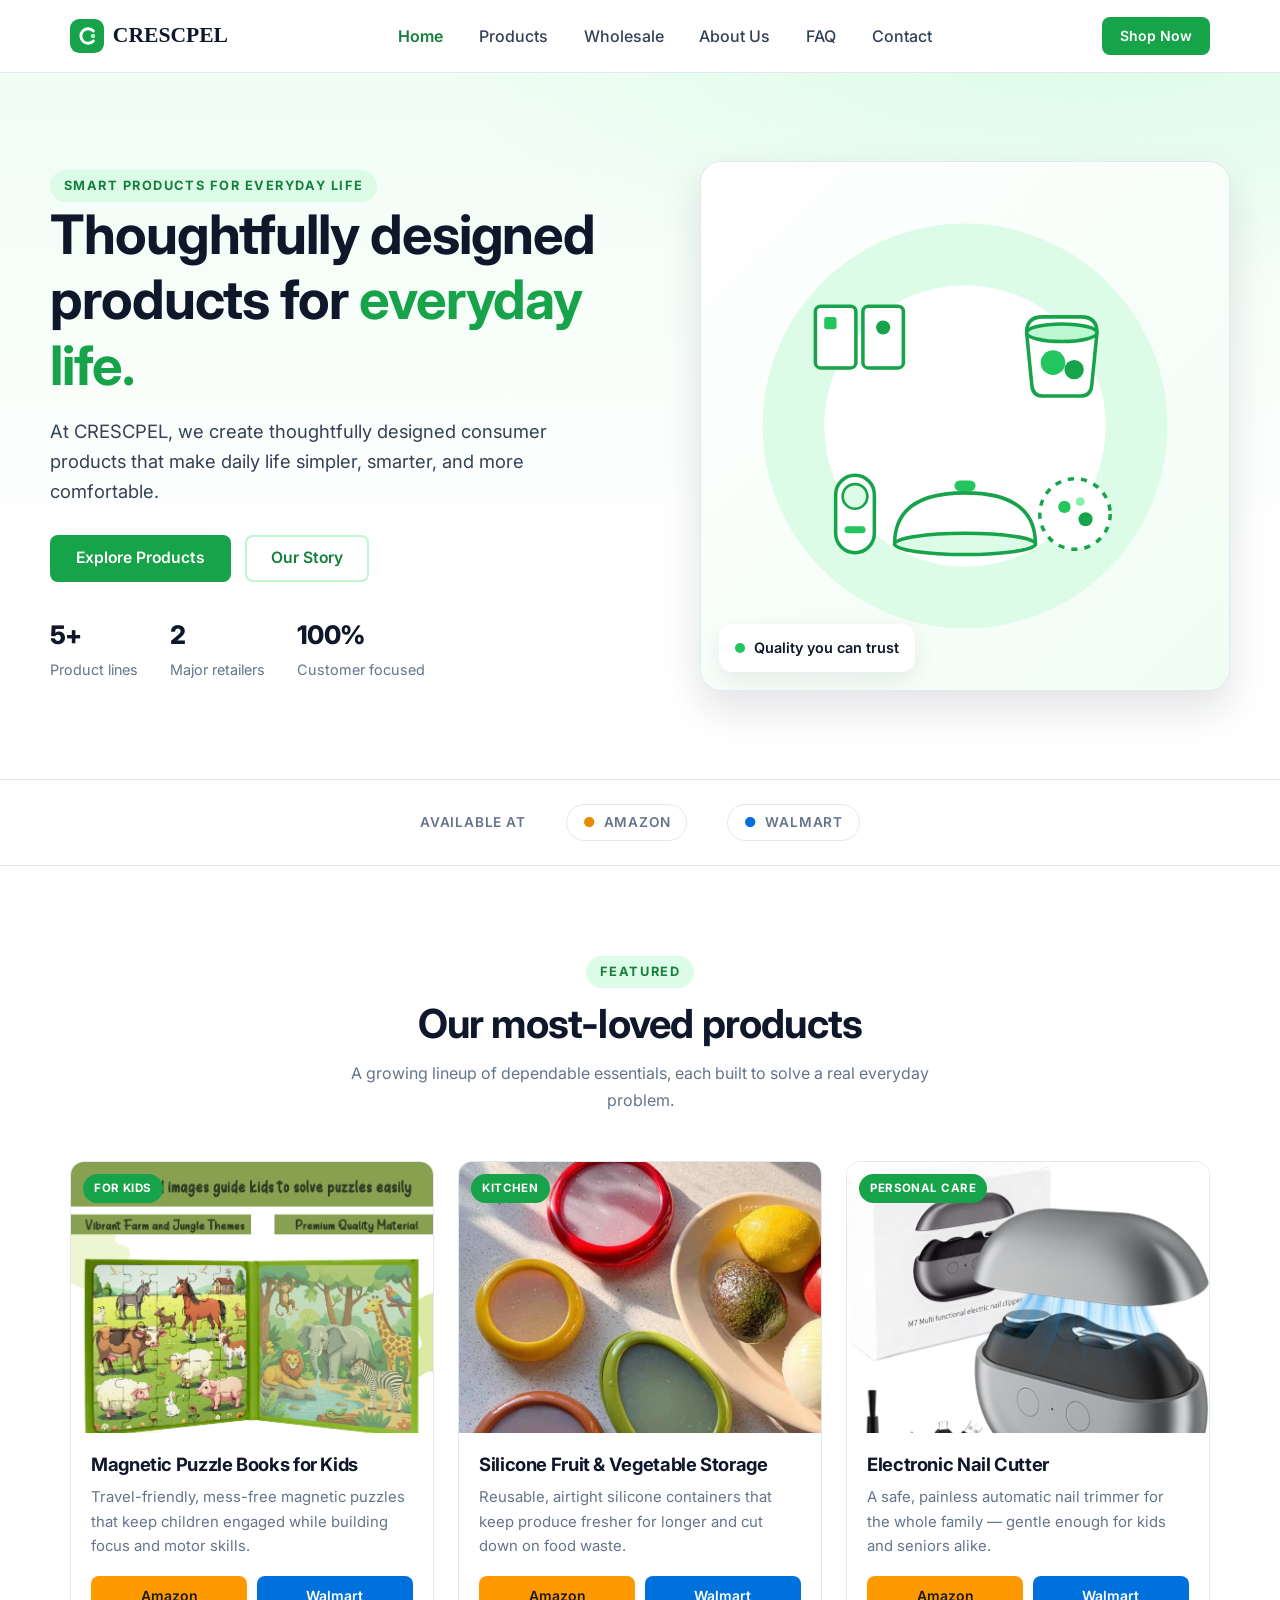
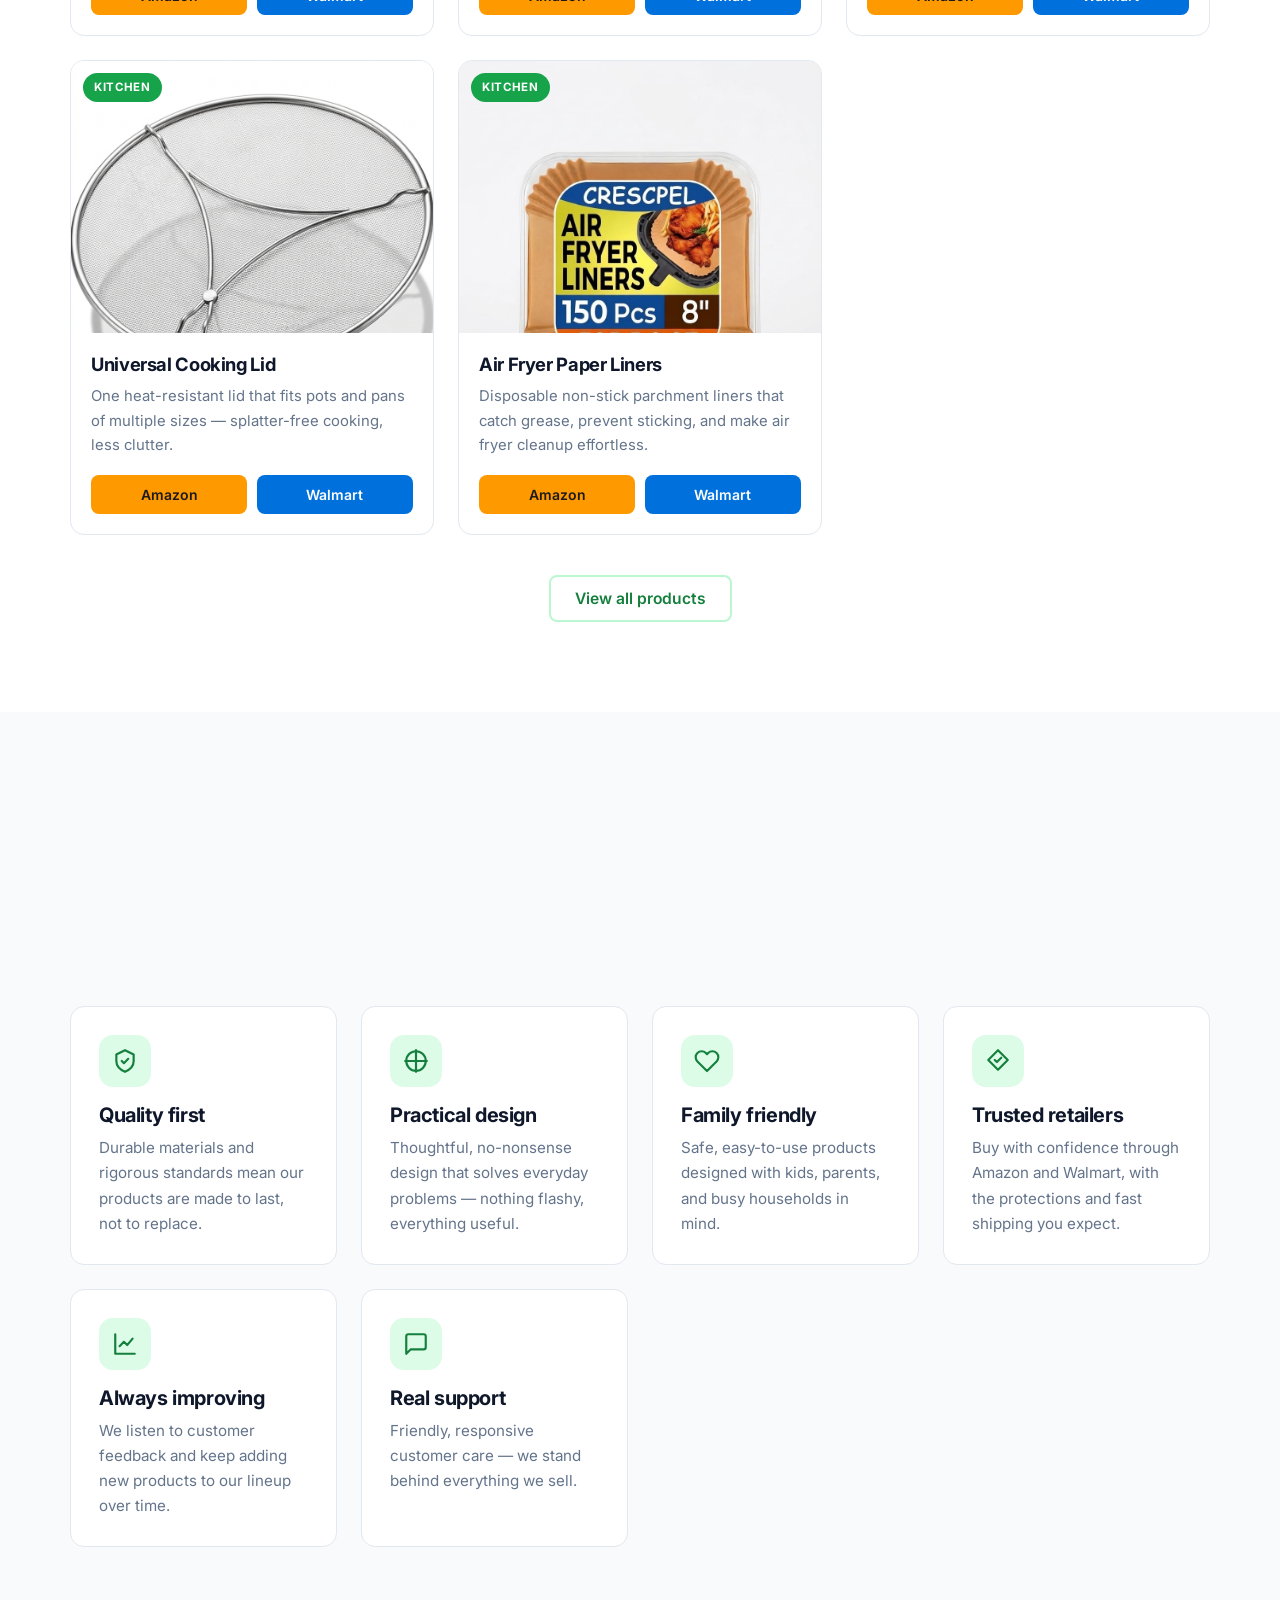
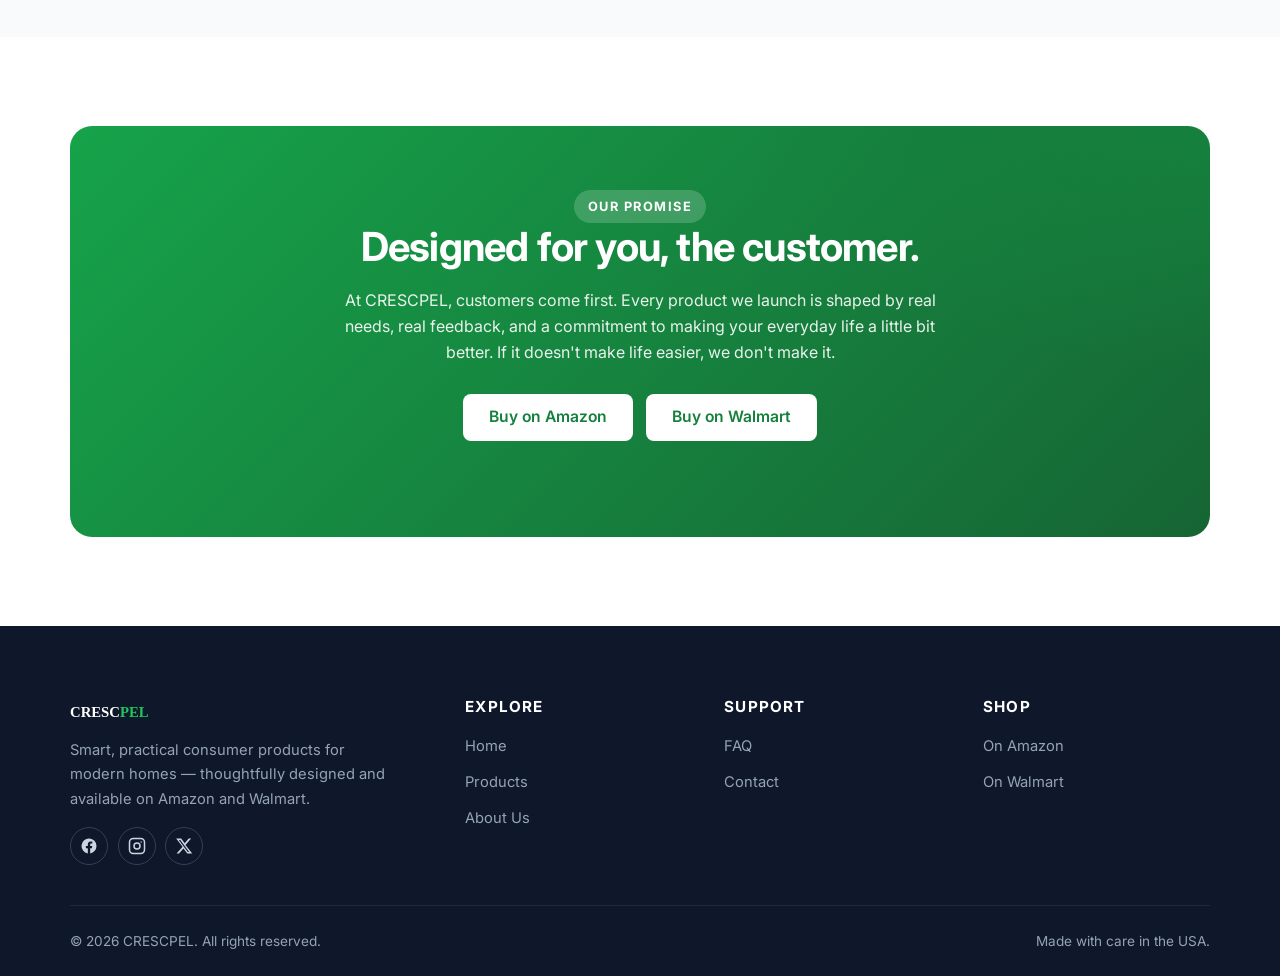
==== commit 7969f42b: "Add Wholesale page with whisk and makeup organizer listings - Add Wholesale menu link to all pages -" ====
--- a/index.html
+++ b/index.html
@@ -47,6 +47,7 @@
         <ul class="nav-links" id="nav-links">
           <li><a href="index.html" class="active">Home</a></li>
           <li><a href="products.html">Products</a></li>
+          <li><a href="wholesale.html">Wholesale</a></li>
           <li><a href="about.html">About Us</a></li>
           <li><a href="faq.html">FAQ</a></li>
           <li><a href="contact.html">Contact</a></li>
@@ -115,7 +116,7 @@
               <h3>Magnetic Puzzle Books for Kids</h3>
               <p>Travel-friendly, mess-free magnetic puzzles that keep children engaged while building focus and motor skills.</p>
               <div class="buy-group">
-                <a href="https://www.amazon.com/s?k=CRESCPEL" target="_blank" rel="noopener" class="btn btn--amazon btn--sm">Amazon</a>
+                <a href="https://www.amazon.com/dp/B0FR88R6H8" target="_blank" rel="noopener" class="btn btn--amazon btn--sm">Amazon</a>
                 <a href="https://www.walmart.com/search?q=CRESCPEL" target="_blank" rel="noopener" class="btn btn--walmart btn--sm">Walmart</a>
               </div>
             </div>
@@ -131,7 +132,7 @@
               <h3>Silicone Fruit &amp; Vegetable Storage</h3>
               <p>Reusable, airtight silicone containers that keep produce fresher for longer and cut down on food waste.</p>
               <div class="buy-group">
-                <a href="https://www.amazon.com/s?k=CRESCPEL" target="_blank" rel="noopener" class="btn btn--amazon btn--sm">Amazon</a>
+                <a href="https://www.amazon.com/dp/B0DZBBDK2M" target="_blank" rel="noopener" class="btn btn--amazon btn--sm">Amazon</a>
                 <a href="https://www.walmart.com/search?q=CRESCPEL" target="_blank" rel="noopener" class="btn btn--walmart btn--sm">Walmart</a>
               </div>
             </div>
@@ -147,7 +148,7 @@
               <h3>Electronic Nail Cutter</h3>
               <p>A safe, painless automatic nail trimmer for the whole family — gentle enough for kids and seniors alike.</p>
               <div class="buy-group">
-                <a href="https://www.amazon.com/s?k=CRESCPEL" target="_blank" rel="noopener" class="btn btn--amazon btn--sm">Amazon</a>
+                <a href="https://www.amazon.com/dp/B0H3MW957C" target="_blank" rel="noopener" class="btn btn--amazon btn--sm">Amazon</a>
                 <a href="https://www.walmart.com/search?q=CRESCPEL" target="_blank" rel="noopener" class="btn btn--walmart btn--sm">Walmart</a>
               </div>
             </div>
@@ -163,7 +164,7 @@
               <h3>Universal Cooking Lid</h3>
               <p>One heat-resistant lid that fits pots and pans of multiple sizes — splatter-free cooking, less clutter.</p>
               <div class="buy-group">
-                <a href="https://www.amazon.com/s?k=CRESCPEL" target="_blank" rel="noopener" class="btn btn--amazon btn--sm">Amazon</a>
+                <a href="https://www.amazon.com/dp/B0H3ZPJVZR" target="_blank" rel="noopener" class="btn btn--amazon btn--sm">Amazon</a>
                 <a href="https://www.walmart.com/search?q=CRESCPEL" target="_blank" rel="noopener" class="btn btn--walmart btn--sm">Walmart</a>
               </div>
             </div>
@@ -179,7 +180,7 @@
               <h3>Air Fryer Paper Liners</h3>
               <p>Disposable non-stick parchment liners that catch grease, prevent sticking, and make air fryer cleanup effortless.</p>
               <div class="buy-group">
-                <a href="https://www.amazon.com/s?k=CRESCPEL" target="_blank" rel="noopener" class="btn btn--amazon btn--sm">Amazon</a>
+                <a href="https://www.amazon.com/dp/B0H44CSDBJ" target="_blank" rel="noopener" class="btn btn--amazon btn--sm">Amazon</a>
                 <a href="https://www.walmart.com/search?q=CRESCPEL" target="_blank" rel="noopener" class="btn btn--walmart btn--sm">Walmart</a>
               </div>
             </div>
--- a/css/style.css
+++ b/css/style.css
@@ -409,6 +409,37 @@
   padding: 0.2rem 0.6rem;
   border-radius: 999px;
 }
+
+/* Product card with thumbnail gallery */
+.product-gallery .product-media { background: #fff; }
+.product-gallery .product-media img {
+  position: absolute;
+  inset: 0;
+  width: 100%;
+  height: 100%;
+  object-fit: contain;
+}
+.product-gallery .product-tag { z-index: 1; }
+.product-thumbs {
+  display: flex;
+  gap: 0.5rem;
+  padding: 0.75rem 1.25rem 0;
+  overflow-x: auto;
+}
+.product-thumbs button {
+  flex: 0 0 56px;
+  height: 56px;
+  padding: 0;
+  background: #fff;
+  border: 2px solid var(--line);
+  border-radius: var(--radius-sm);
+  overflow: hidden;
+  cursor: pointer;
+  transition: border-color var(--transition);
+}
+.product-thumbs button:hover,
+.product-thumbs button[aria-pressed="true"] { border-color: var(--green-600); }
+.product-thumbs img { width: 100%; height: 100%; object-fit: cover; }
 
 /* ---------- Feature / Why-us grid ---------- */
 .feature-grid {
